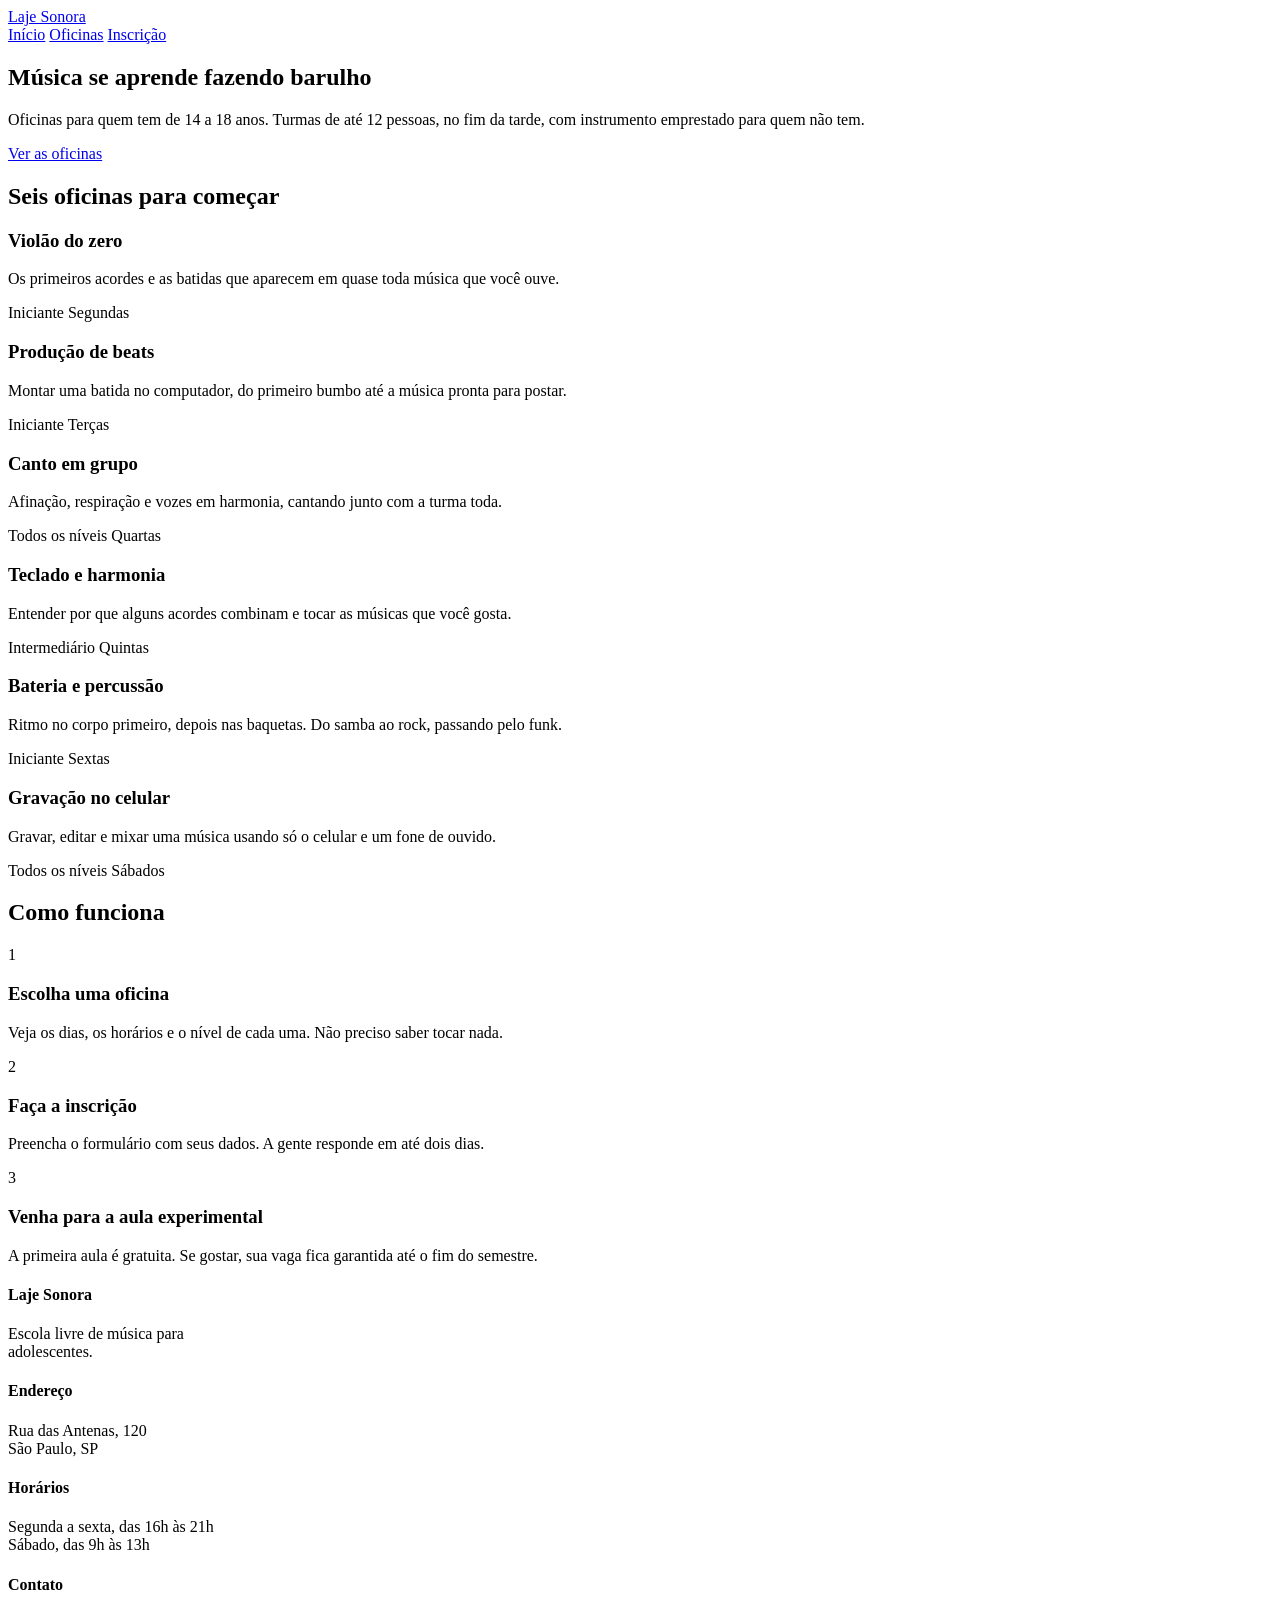
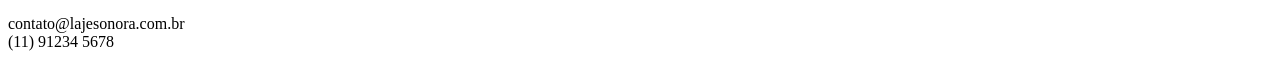
==== index.html @ e4d7932c "Initial commit" ====
<!DOCTYPE html>
<html lang="pt-BR">
<head>
    <meta charset="UTF-8">
    <meta name="viewport" content="width=device-width, initial-scale=1.0">
    <title>Laje Sonora | Início</title>
    <link rel="preconnect" href="https://fonts.googleapis.com">
    <link rel="preconnect" href="https://fonts.gstatic.com" crossorigin>
    <link href="https://fonts.googleapis.com/css2?family=Big+Shoulders:opsz,wght@10..72,100..900&display=swap" rel="stylesheet">
    <link rel="preconnect" href="https://fonts.googleapis.com">
    <link rel="preconnect" href="https://fonts.gstatic.com" crossorigin>
    <link href="https://fonts.googleapis.com/css2?family=Archivo:ital,wght@0,100..900;1,100..900&family=Big+Shoulders:opsz,wght@10..72,100..900&display=swap" rel="stylesheet">
    <link rel="stylesheet" href="index.css">
</head>
<body>
    <header class="conteudo topo">

        <a href="index.html" class="logo"> Laje Sonora</a>

        <nav class="menu">
            <a href="index.html" class="atual">Início</a>
            <a href="oficinas.html">Oficinas</a>
            <a href="inscricao.html">Inscrição</a>
        </nav>
    </header>

    <main>
        <section class="conteudo cartazes">
            <div class="cartaz cartaz-principal">
                <h1>Música se aprende fazendo barulho</h1>
            </div>

            <div class="cartaz cartaz-lateral">
                <p>Oficinas para quem tem de 14 a 18 anos. Turmas de até 12 pessoas, no fim da tarde, com instrumento emprestado para quem não tem.</p>
                <a href="oficinas.html" class="botao">Ver as oficinas</a>
            </div>
        </section>

        <section class="conteudo secao">
            <h2 class="titulo-secao">Seis oficinas para começar</h2>

            <div class="cards">
                <article class="card">
                    <div class="foto foto-azul"></div>
                    <div class="card-texto">
                        <h3>Violão do zero</h3>
                        <p>Os primeiros acordes e as batidas que aparecem em quase toda música que você ouve.</p>
                        <div class="card-info">
                            <span>Iniciante</span>
                            <span>Segundas</span>
                        </div>
                    </div>
                </article>

                <article class="card">
                    <div class="foto foto-amarela"></div>
                    <div class="card-texto">
                        <h3>Produção de beats</h3>
                        <p>Montar uma batida no computador, do primeiro bumbo até a música pronta para postar.</p>
                        <div class="card-info">
                            <span>Iniciante</span>
                            <span>Terças</span>
                        </div>
                    </div>
                </article>

                <article class="card">
                    <div class="foto foto-tinta"></div>
                    <div class="card-texto">
                        <h3>Canto em grupo</h3>
                        <p>Afinação, respiração e vozes em harmonia, cantando junto com a turma toda.</p>
                        <div class="card-info">
                            <span>Todos os níveis</span>
                            <span>Quartas</span>
                        </div>
                    </div>
                </article>


                <article class="card">
                    <div class="foto"></div>
                    <div class="card-texto">
                        <h3>Teclado e harmonia</h3>
                        <p>Entender por que alguns acordes combinam e tocar as músicas que você gosta.</p>
                        <div class="card-info">
                            <span>Intermediário</span>
                            <span>Quintas</span>
                        </div>
                    </div>
                </article>

                
                <article class="card">
                    <div class="foto foto-azul"></div>
                    <div class="card-texto">
                        <h3>Bateria e percussão</h3>
                        <p>Ritmo no corpo primeiro, depois nas baquetas. Do samba ao rock, passando pelo funk.</p>
                        <div class="card-info">
                            <span>Iniciante</span>
                            <span>Sextas</span>
                        </div>
                    </div>
                </article>

                
                <article class="card">
                    <div class="foto foto-amarela"></div>
                    <div class="card-texto">
                        <h3>Gravação no celular</h3>
                        <p>Gravar, editar e mixar uma música usando só o celular e um fone de ouvido.</p>
                        <div class="card-info">
                            <span>Todos os níveis</span>
                            <span>Sábados</span>
                        </div>
                    </div>
                </article>
            </div>
        </section>

        <section class="conteudo secao">
            <h2 class="titulo-secao">Como funciona</h2>

            <div class="passos">
                <div class="passo">
                    <p class="passo-numero">1</p>
                    <h3>Escolha uma oficina</h3>
                    <p>Veja os dias, os horários e o nível de cada uma. Não preciso saber tocar nada.</p>
                </div>
                <div class="passo">
                    <p class="passo-numero">2</p>
                    <h3>Faça a inscrição</h3>
                    <p>Preencha o formulário com seus dados. A gente responde em até dois dias.</p>
                </div>
                <div class="passo">
                    <p class="passo-numero">3</p>
                    <h3>Venha para a aula experimental</h3>
                    <p>A primeira aula é gratuita. Se gostar, sua vaga fica garantida até o fim do semestre.</p>
                </div>
            </div>
        </section>
    </main>

    <footer class="rodape">
        <div class="conteudo rodape-colunas">
            <div class="rodape-coluna">
                <h4>Laje Sonora</h4>
                <p>Escola livre de música para <br> adolescentes.</p>
            </div>
        </div>
        <div class="conteudo rodape-colunas">
            <div class="rodape-coluna">
                <h4>Endereço</h4>
                <p>Rua das Antenas, 120 <br> São Paulo, SP</p>
            </div>
        </div>
        <div class="conteudo rodape-colunas">
            <div class="rodape-coluna">
                <h4>Horários</h4>
                <p>Segunda a sexta, das 16h às 21h <br> Sábado, das 9h às 13h</p>
            </div>
        </div>
        <div class="conteudo rodape-colunas">
            <div class="rodape-coluna">
                <h4>Contato</h4>
                <p>contato@lajesonora.com.br <br> (11) 91234 5678</p>
            </div>
        </div>
    </footer>

    
</body>
</html>
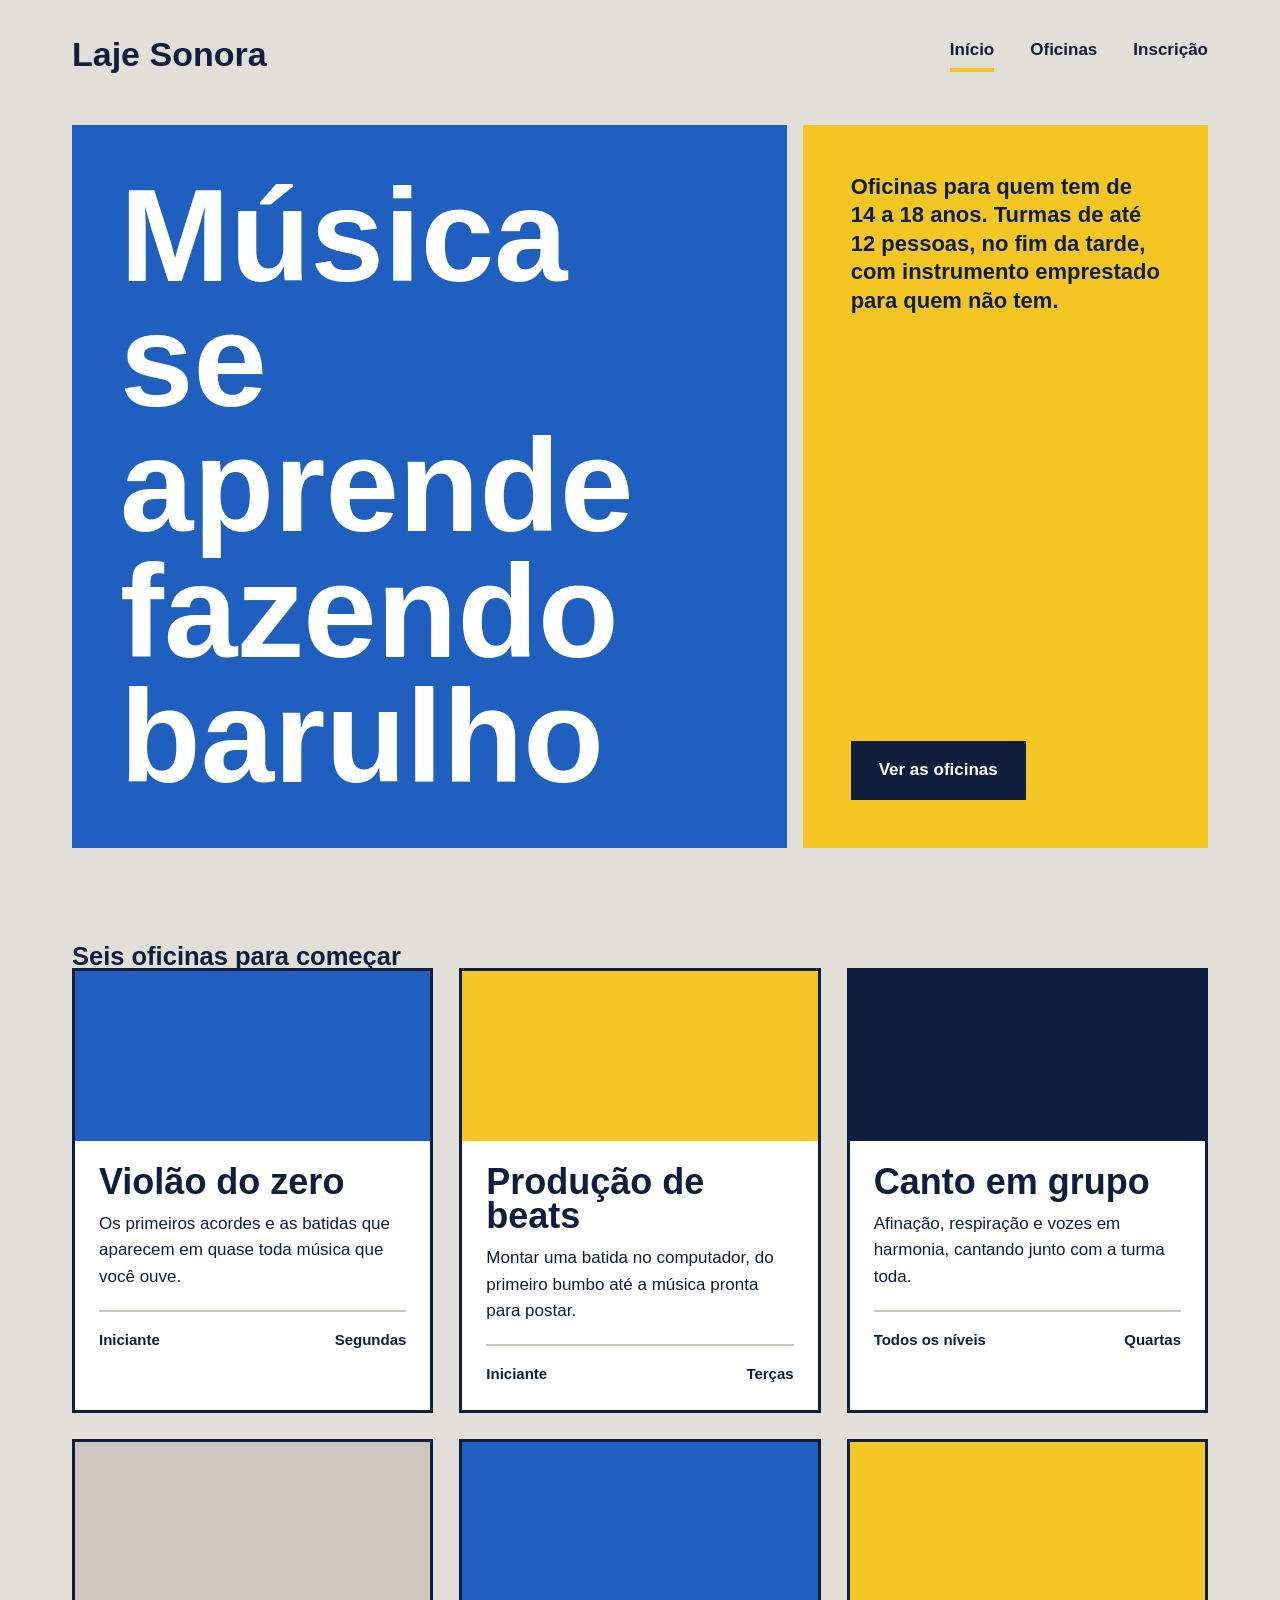
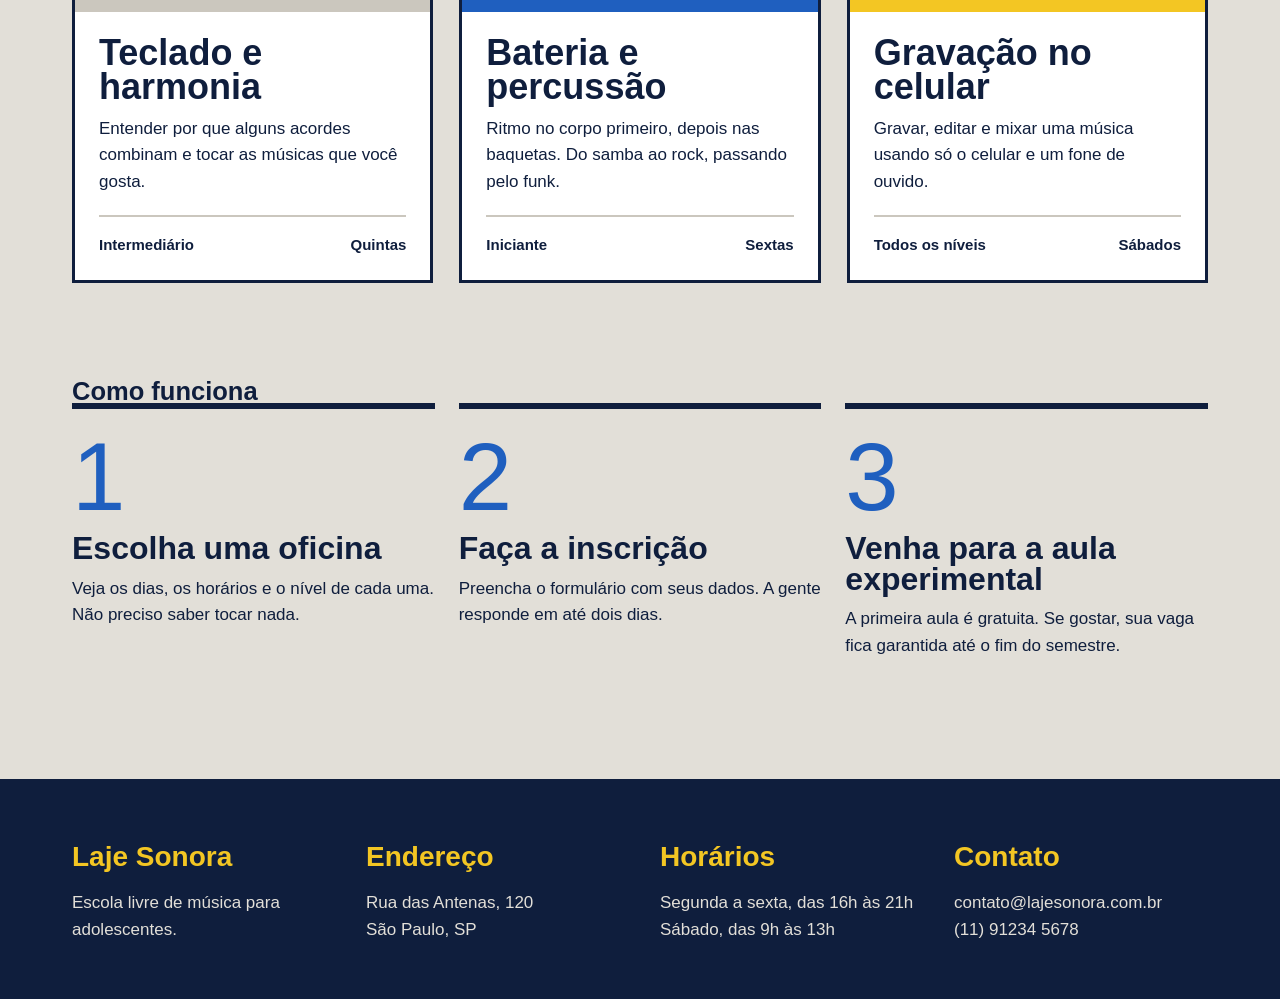
==== commit 27b1cde1: "Página inicial pronta" ====
--- a/index.html
+++ b/index.html
@@ -140,32 +140,31 @@
         </section>
     </main>
 
-    <footer class="rodape">
-        <div class="conteudo rodape-colunas">
-            <div class="rodape-coluna">
-                <h4>Laje Sonora</h4>
-                <p>Escola livre de música para <br> adolescentes.</p>
-            </div>
+   <footer class="rodape">
+    <div class="conteudo rodape-colunas">
+
+        <div class="rodape-coluna">
+            <h4>Laje Sonora</h4>
+            <p>Escola livre de música para <br> adolescentes.</p>
         </div>
-        <div class="conteudo rodape-colunas">
-            <div class="rodape-coluna">
-                <h4>Endereço</h4>
-                <p>Rua das Antenas, 120 <br> São Paulo, SP</p>
-            </div>
+
+        <div class="rodape-coluna">
+            <h4>Endereço</h4>
+            <p>Rua das Antenas, 120 <br> São Paulo, SP</p>
         </div>
-        <div class="conteudo rodape-colunas">
-            <div class="rodape-coluna">
-                <h4>Horários</h4>
-                <p>Segunda a sexta, das 16h às 21h <br> Sábado, das 9h às 13h</p>
-            </div>
+
+        <div class="rodape-coluna">
+            <h4>Horários</h4>
+            <p>Segunda a sexta, das 16h às 21h <br> Sábado, das 9h às 13h</p>
         </div>
-        <div class="conteudo rodape-colunas">
-            <div class="rodape-coluna">
-                <h4>Contato</h4>
-                <p>contato@lajesonora.com.br <br> (11) 91234 5678</p>
-            </div>
+
+        <div class="rodape-coluna">
+            <h4>Contato</h4>
+            <p>contato@lajesonora.com.br <br> (11) 91234 5678</p>
         </div>
-    </footer>
+
+    </div>
+</footer>
 
     
 </body>
--- a/index.css
+++ b/index.css
@@ -0,0 +1,242 @@
+*{
+    margin: 0;
+    padding: 0;
+    box-sizing: border-box;
+}
+
+:root {
+    --concreto: #E2DFD8;
+    --concreto-escuro: #CBC7BE;
+    --tinta: #0F1E3D;
+    --caixa-agua: #1F5FBF;
+    --fita: #F3C623;
+    --branco: #FFFFFF;
+  
+    --fonte-cartaz: "Big Shoulders", "Arial Narrow", sans-serif;
+    --fonte-texto: "Archivo", Arial, sans-serif;
+  }
+
+body {
+    background-color: var(--concreto);
+    color: var(--tinta);
+    font-family: var(--fonte-texto);
+    font-size: 17px;
+    line-height: 1.55;
+  }
+  
+
+a {
+    color: inherit;
+  }
+
+h1, h2, h3 {
+    font-family: var(--fonte-cartaz);
+    font-weight: 900;
+    line-height: 0.95;
+  }
+
+.conteudo  {
+    max-width: 1200px;
+    margin-inline: auto;
+    padding-inline: 32px;
+  }
+
+  .topo {
+    padding-block: 28px;
+    display: flex;
+    justify-content: space-between;
+    align-items: center;
+  }
+
+  .logo {
+    font-family: var(--fonte-cartaz);
+    font-size: 34px;
+    font-weight: 900;
+    text-decoration: none;
+  }
+
+  .menu {
+    display: flex;
+    gap: 36px;
+  }
+
+  .menu a{
+    font-weight: 600;
+    text-decoration: none;
+    padding-bottom: 4px;
+    border-bottom: 4px solid transparent;
+  }
+
+  .menu a:hover {
+    border-bottom-color: var(--tinta);
+  }
+
+  .menu a.atual {
+    border-bottom-color: var(--fita) ;
+  }
+
+  .cartazes {
+    margin-top: 16px;
+    display: flex;
+    gap: 16px;
+  }
+
+  .cartaz {
+    padding: 48px;
+  }
+
+  .cartaz-principal {
+    background: var(--caixa-agua);
+    color: var(--branco);
+    flex: 2;
+  }
+
+  .cartaz-principal h1 {
+    font-size: 132px;
+    max-width: 9ch;
+  }
+
+  .cartaz-lateral {
+    background: var(--fita);
+    flex: 1;
+    display: flex;
+    flex-direction: column;
+    justify-content: space-between;
+    gap: 32px;
+  }
+
+  .cartaz-lateral p {
+    font-size: 22px;
+    font-weight: 600;
+    line-height: 1.3;
+  }
+
+  .botao {
+    background: var(--tinta);
+    color: var(--branco);
+    font-weight: 700;
+    text-decoration: none; 
+    padding: 16px 28px;
+    border: none;
+    font-size: 17px;
+    font-family: var(--fonte-texto);
+    cursor: pointer;
+  }
+
+  .botao:hover {
+    background: var(--caixa-agua);
+  }
+
+  .cartaz-lateral {
+    align-items: flex-start;
+  }
+
+  .secao {
+    margin-top: 96px;
+  }
+
+  .tituo-secao {
+    font-size: 64px;
+    margin-bottom: 32px;
+  }
+
+  .cards {
+    display: flex;
+    gap: 16px;
+    flex-wrap: wrap;
+    gap: 26px;
+  }
+
+  .card {
+    background: var(--branco);
+    border: 3px solid var(--tinta);
+    flex: 1 1 340px;
+  }
+
+  .card .foto {
+    height: 170px;
+  }
+
+    .foto {
+      background: var(--concreto-escuro);
+    }
+    
+    .foto-azul {
+      background: var(--caixa-agua);
+    }
+
+    .foto-amarela {
+      background: var(--fita);
+    }
+
+    .foto-tinta {
+      background: var(--tinta);
+    }
+
+    .card-texto {
+      padding: 24px;
+    }
+
+    .card h3 {
+      font-size: 36px;
+      margin-bottom: 12px;
+    }
+
+    .card-info {
+      margin-top: 20px;
+    padding-top: 16px;
+    border-top: 2px solid var(--concreto-escuro);
+    font-weight: 600;
+    font-size: 15px;
+    display: flex;
+    justify-content: space-between;
+    }
+
+    .passos {
+      display: flex;
+      gap: 24px;
+    }
+
+    .passo {
+      border-top: 6px solid var(--tinta);
+      padding-top: 20px;
+      flex: 1;
+    }
+
+    .passo-numero {
+      font-family: var(--fonte-cartaz);
+      font-size: 96px;
+      font weight: 900;
+      line-height: 1;
+      color: var(--caixa-agua);
+    }
+
+    .passo h3 {
+      font-size: 32px;
+      margin-block: 8px 12px;
+    }
+
+    .rodape {
+      margin-top: 120px;
+      background: var(--tinta);
+      color: var(--concreto);
+       padding: 56px 0;
+    }
+
+    .rodape-colunas {
+      display: flex;
+      gap: 40px;
+      flex-direction: row;
+    }
+
+    .rodape-coluna {
+      flex: 1;
+}
+
+    .rodape h4 {
+     font-family: var(--fonte-cartaz);
+     font-size: 28px;
+     color: var(--fita);
+     margin-bottom: 12px;
+}
+
